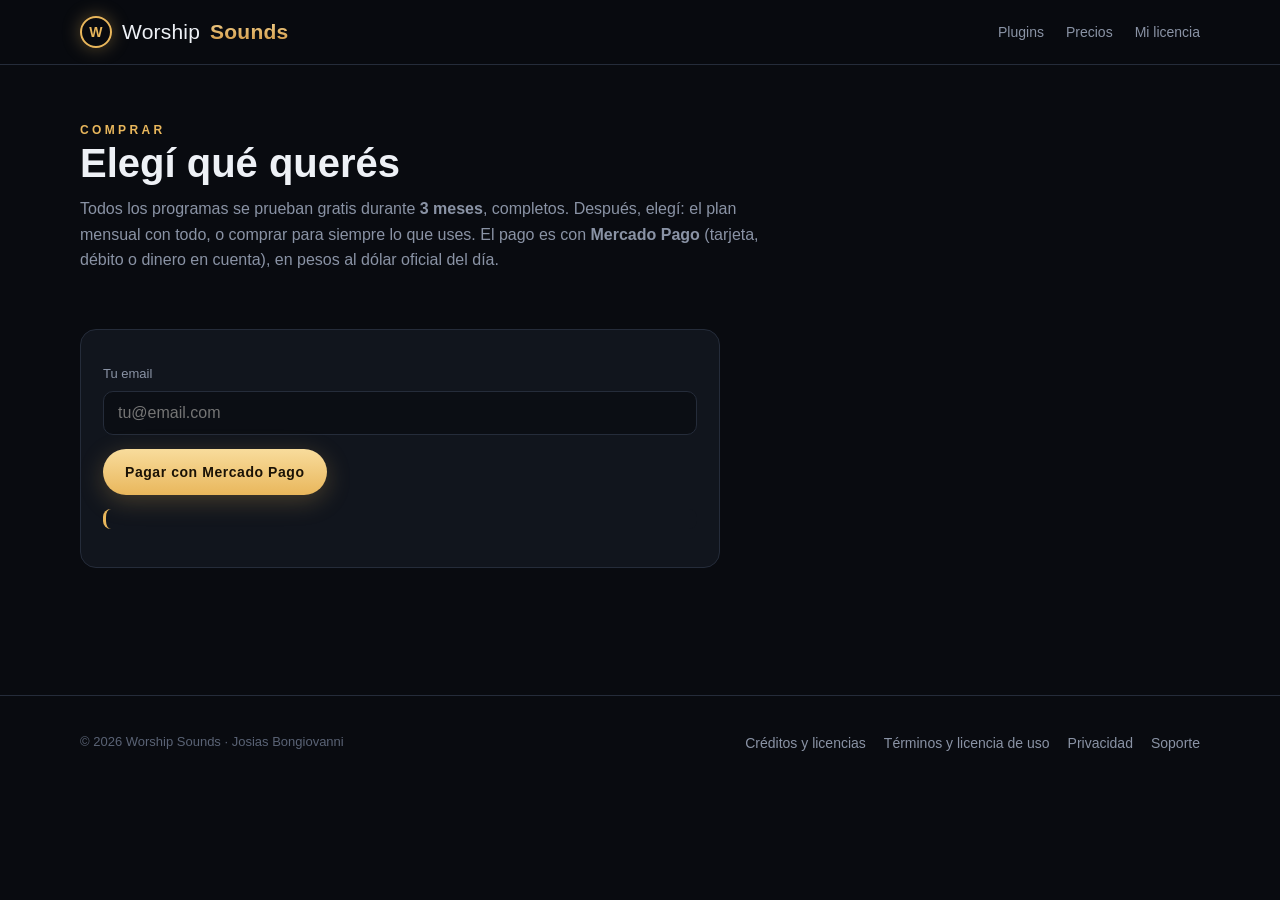
==== comprar.html @ 101ab5bb "Precios, prueba de 3 meses, comprar / gracias / mi licencia; tarjetas de Worship DAW, Vocal Tuner y " ====
<!doctype html>
<html lang="es">
<head>
  <meta charset="utf-8">
  <meta name="viewport" content="width=device-width, initial-scale=1">
  <title>Comprar · Worship Sounds</title>
  <meta name="robots" content="noindex">
  <link rel="stylesheet" href="style.css">
  <script src="licencias.js"></script>
</head>
<body>
<header>
  <div class="wrap">
    <a class="logo" href="index.html"><span class="mark">W</span>Worship<b>Sounds</b></a>
    <nav class="main"><a href="index.html#plugins">Plugins</a><a href="index.html#precios">Precios</a><a href="mi-licencia.html">Mi licencia</a></nav>
  </div>
</header>
<section class="shop">
  <div class="wrap">
    <div class="eyebrow">Comprar</div>
    <h1>Elegí qué querés</h1>
    <p class="lead">Todos los programas se prueban gratis durante <b>3 meses</b>, completos. Después, elegí: el plan mensual con todo, o comprar para siempre lo que uses. El pago es con <b>Mercado Pago</b> (tarjeta, débito o dinero en cuenta), en pesos al dólar oficial del día.</p>
    <div class="plans" id="plans"></div>
    <div class="form">
      <div id="chosen" style="font-weight:700;margin-bottom:12px"></div>
      <label for="email">Tu email</label>
      <input id="email" type="email" autocomplete="email" placeholder="tu@email.com">
      <a class="btn btn-gold" id="pay" href="#">Pagar con Mercado Pago</a>
      <div class="msg" id="msg"></div>
      <p class="note" id="note"></p>
    </div>
  </div>
</section>
<script>
let chosen = new URLSearchParams(location.search).get("p") || "all";
if (!WS_PRODUCTS.some((p) => p.id === chosen)) chosen = "all";
let ars = {};
function render() {
  const el = document.getElementById("plans");
  el.innerHTML = WS_PRODUCTS.map((p) => `
    <button class="plan ${p.id === "all" ? "big" : ""} ${p.id === chosen ? "sel" : ""}" data-id="${p.id}">
      <h3>${wsEsc(p.name)}</h3><p>${wsEsc(p.desc)}</p>
      <div class="amt">USD ${p.usd}${p.kind === "subscription" ? " / mes" : ""}<small>${ars[p.id] ? "≈ " + wsPesos(ars[p.id]) + (p.kind === "subscription" ? " por mes" : "") : (p.kind === "subscription" ? "" : "para siempre")}</small></div>
    </button>`).join("");
  el.querySelectorAll(".plan").forEach((b) => b.onclick = () => { chosen = b.dataset.id; history.replaceState(null, "", "?p=" + chosen); render(); });
  const p = WS_PRODUCTS.find((x) => x.id === chosen);
  document.getElementById("chosen").textContent = p.kind === "subscription"
    ? `Plan mensual · USD ${p.usd} por mes${ars[p.id] ? " (" + wsPesos(ars[p.id]) + ")" : ""}`
    : `${p.name} · USD ${p.usd} para siempre${ars[p.id] ? " (" + wsPesos(ars[p.id]) + ")" : ""}`;
  document.getElementById("note").innerHTML = p.kind === "subscription"
    ? "Usá el <b>mismo email de tu cuenta de Mercado Pago</b> (si no coincide, Mercado Pago rechaza la suscripción). Se cobra cada mes; el monto en pesos se ajusta al dólar oficial. La cancelás cuando quieras desde Mercado Pago y sigue andando hasta el final del mes pagado."
    : "Pago único. Después del pago te mostramos tu clave de licencia: la pegás en el programa (botón de la licencia, abajo a la izquierda). Sirve en 2 computadoras.";
}
render();
wsCall("license", { action: "prices" }).then((r) => {
  if (r.ok) { for (const p of r.products) if (p.ars) ars[p.id] = p.ars; render(); }
});
document.getElementById("pay").onclick = async (e) => {
  e.preventDefault();
  const msg = document.getElementById("msg");
  const email = document.getElementById("email").value.trim();
  if (!/^[^\s@]+@[^\s@]+\.[^\s@]{2,}$/.test(email)) { msg.className = "msg err"; msg.textContent = "Escribí un email válido."; return; }
  msg.className = "msg"; msg.textContent = "Preparando el pago…";
  const r = await wsCall("checkout", { product: chosen, email });
  if (r.ok && r.url) { msg.textContent = "Te llevamos a Mercado Pago…"; location.href = r.url; }
  else { msg.className = "msg err"; msg.textContent = r.message || "No se pudo preparar el pago. Probá de nuevo."; }
};
</script>
<footer>
  <div class="wrap">
    <div>© 2026 Worship Sounds · Josias Bongiovanni</div>
    <nav><a href="creditos.html">Créditos y licencias</a><a href="terminos.html">Términos y licencia de uso</a><a href="privacidad.html">Privacidad</a><a href="mailto:josiasbongiovanni@gmail.com">Soporte</a></nav>
  </div>
</footer>
</body>
</html>
---- style.css ----
:root {
  --bg: #090b10;
  --panel: #11151d;
  --panel-hi: #171c27;
  --edge: #252c3a;
  --text: #eef1f6;
  --dim: #8a93a5;
  --faint: #5a6375;
  --gold: #e9b75c;
  --gold-hi: #f8dc9c;
  --green: #5fe0a8;
  --radius: 16px;
  --max: 1160px;
}

* { box-sizing: border-box; margin: 0; padding: 0; }
html { scroll-behavior: smooth; }
body {
  background: var(--bg);
  color: var(--text);
  font: 16px/1.6 -apple-system, BlinkMacSystemFont, "Segoe UI", Inter, Roboto, sans-serif;
  -webkit-font-smoothing: antialiased;
}
img { max-width: 100%; display: block; }
a { color: inherit; text-decoration: none; }
.wrap { max-width: var(--max); margin: 0 auto; padding: 0 20px; }

/* ---------- header ---------- */
header {
  position: sticky; top: 0; z-index: 10;
  background: rgba(9, 11, 16, 0.85);
  backdrop-filter: blur(12px);
  border-bottom: 1px solid var(--edge);
}
header .wrap { display: flex; align-items: center; justify-content: space-between; height: 64px; gap: 16px; }
.logo { display: flex; align-items: center; gap: 10px; font-size: 21px; letter-spacing: 0.01em; }
.logo b { background: linear-gradient(180deg, var(--gold-hi), #c98a33); -webkit-background-clip: text; background-clip: text; color: transparent; }
.logo .mark {
  width: 32px; height: 32px; border-radius: 50%;
  border: 2px solid var(--gold); display: grid; place-items: center;
  color: var(--gold); font-weight: 800; font-size: 14px;
  box-shadow: 0 0 18px rgba(233, 183, 92, 0.35);
}
nav { display: flex; gap: 22px; font-size: 14px; color: var(--dim); }
nav a:hover { color: var(--text); }

/* ---------- buttons ---------- */
.btn {
  display: inline-flex; align-items: center; gap: 8px;
  padding: 12px 22px; border-radius: 999px; font-weight: 700; font-size: 14px;
  letter-spacing: 0.04em; transition: transform .15s ease, box-shadow .15s ease;
}
.btn:hover { transform: translateY(-1px); }
.btn-gold { background: linear-gradient(180deg, var(--gold-hi), var(--gold)); color: #1a1206; box-shadow: 0 6px 24px rgba(233, 183, 92, 0.25); }
.btn-ghost { border: 1px solid var(--edge); color: var(--text); background: var(--panel); }
.btn-small { padding: 9px 16px; font-size: 13px; }
.dl { display: flex; gap: 8px; }

/* ---------- hero ---------- */
.hero { position: relative; padding: 92px 0 72px; overflow: hidden; }
.hero::before {
  content: ""; position: absolute; inset: -20% -10% auto; height: 620px;
  background: radial-gradient(closest-side, rgba(233, 183, 92, 0.18), transparent 70%),
              radial-gradient(closest-side at 80% 40%, rgba(111, 166, 255, 0.12), transparent 70%);
  pointer-events: none;
}
.hero .wrap { position: relative; display: grid; grid-template-columns: 1.05fr 1fr; gap: 48px; align-items: center; }
.eyebrow { color: var(--gold); font-size: 12px; font-weight: 800; letter-spacing: 0.28em; text-transform: uppercase; }
.hero h1 { font-size: clamp(34px, 5vw, 56px); line-height: 1.08; margin: 14px 0 18px; letter-spacing: -0.02em; }
.hero h1 em { font-style: normal; background: linear-gradient(180deg, var(--gold-hi), #c98a33); -webkit-background-clip: text; background-clip: text; color: transparent; }
.hero p.lead { color: var(--dim); font-size: 18px; max-width: 520px; }
.hero .cta { display: flex; gap: 12px; margin-top: 28px; flex-wrap: wrap; }
.hero-shot { border-radius: var(--radius); border: 1px solid var(--edge); box-shadow: 0 30px 80px rgba(0, 0, 0, 0.6); transform: perspective(1400px) rotateY(-8deg) rotateX(2deg); }
.badges { display: flex; gap: 18px; margin-top: 28px; color: var(--faint); font-size: 13px; flex-wrap: wrap; }
.badges span::before { content: "✓ "; color: var(--green); }

/* ---------- sections ---------- */
section { padding: 72px 0; border-top: 1px solid rgba(37, 44, 58, 0.6); }
.section-head { max-width: 640px; margin-bottom: 36px; }
.section-head h2 { font-size: clamp(26px, 3.5vw, 36px); line-height: 1.15; margin: 10px 0 10px; letter-spacing: -0.01em; }
.section-head p { color: var(--dim); }

/* ---------- plugin cards ---------- */
.grid { display: grid; grid-template-columns: repeat(3, 1fr); gap: 22px; }
.card {
  background: linear-gradient(180deg, var(--panel-hi), var(--panel));
  border: 1px solid var(--edge); border-radius: var(--radius); overflow: hidden;
  display: flex; flex-direction: column;
}
.card img { aspect-ratio: 16 / 10; object-fit: cover; object-position: top left; border-bottom: 1px solid var(--edge); }
.card .body { padding: 20px 20px 22px; display: flex; flex-direction: column; gap: 10px; flex: 1; }
.card h3 { font-size: 20px; }
.card p { color: var(--dim); font-size: 14.5px; flex: 1; }
.card .row { display: flex; align-items: center; justify-content: space-between; gap: 12px; margin-top: 6px; }
.price { font-weight: 800; font-size: 18px; }
.price small { color: var(--faint); font-weight: 600; font-size: 12px; }
.tag { font-size: 11px; font-weight: 800; letter-spacing: 0.12em; padding: 4px 10px; border-radius: 999px; text-transform: uppercase; align-self: flex-start; }
.tag.ok { background: rgba(95, 224, 168, 0.12); color: var(--green); }
.tag.soon { background: rgba(233, 183, 92, 0.12); color: var(--gold); }
.card.soon img { filter: saturate(0.7) brightness(0.75); }
ul.feat { list-style: none; color: var(--dim); font-size: 13.5px; display: grid; gap: 4px; }
ul.feat li::before { content: "• "; color: var(--gold); }

/* ---------- bundle ---------- */
.bundle {
  display: grid; grid-template-columns: 1.3fr 1fr; gap: 28px; align-items: center;
  padding: 34px; border-radius: 22px; border: 1px solid rgba(233, 183, 92, 0.35);
  background: radial-gradient(circle at 15% 20%, rgba(233, 183, 92, 0.14), transparent 55%), var(--panel);
}
.bundle h3 { font-size: 26px; margin-bottom: 8px; }
.bundle p { color: var(--dim); }
.bundle .price { font-size: 30px; }

/* ---------- free libraries ---------- */
.libs { display: grid; grid-template-columns: repeat(2, 1fr); gap: 16px; }
.lib { display: flex; justify-content: space-between; align-items: center; gap: 16px; padding: 18px 20px; border-radius: 14px; background: var(--panel); border: 1px solid var(--edge); }
.lib h4 { font-size: 16px; }
.lib p { color: var(--dim); font-size: 13px; }
.lib .meta { color: var(--faint); font-size: 12px; margin-top: 2px; }

/* ---------- faq ---------- */
details { background: var(--panel); border: 1px solid var(--edge); border-radius: 12px; padding: 16px 20px; margin-bottom: 10px; }
summary { cursor: pointer; font-weight: 700; }
details p { color: var(--dim); margin-top: 10px; font-size: 15px; }

/* ---------- footer ---------- */
footer { border-top: 1px solid var(--edge); padding: 36px 0 48px; color: var(--faint); font-size: 13px; }
footer .wrap { display: flex; justify-content: space-between; gap: 20px; flex-wrap: wrap; }
footer a:hover { color: var(--text); }
footer nav { gap: 18px; }

/* ---------- simple pages ---------- */
.page { padding: 56px 0 80px; max-width: 800px; }
.page h1 { font-size: 34px; margin-bottom: 18px; }
.page h2 { font-size: 20px; margin: 28px 0 8px; }
.page p, .page li { color: var(--dim); }
.page ul { padding-left: 20px; }
.note { border-left: 3px solid var(--gold); padding: 10px 16px; background: var(--panel); border-radius: 8px; color: var(--dim); margin: 16px 0; }

/* ---------- responsive ---------- */
@media (max-width: 900px) {
  .hero .wrap, .bundle { grid-template-columns: 1fr; }
  .hero-shot { transform: none; }
  .grid { grid-template-columns: 1fr 1fr; }
  .libs { grid-template-columns: 1fr; }
  nav.main { display: none; }
}
@media (max-width: 600px) {
  .grid { grid-template-columns: 1fr; }
  .hero { padding-top: 56px; }
  .bundle { padding: 22px; }
  .lib { flex-direction: column; align-items: flex-start; }
}

/* ---------- compras y licencias ---------- */
.shop { padding: 56px 0 80px; min-height: 70vh; border-top: none; }
.shop h1 { font-size: clamp(28px, 4vw, 40px); line-height: 1.15; margin-bottom: 10px; }
.shop .lead { color: var(--dim); max-width: 720px; margin-bottom: 28px; }
.plans { display: grid; grid-template-columns: repeat(auto-fill, minmax(250px, 1fr)); gap: 14px; margin-bottom: 28px; }
.plan { background: var(--panel); border: 1px solid var(--edge); border-radius: var(--radius); padding: 18px; cursor: pointer; text-align: left; color: var(--text); font: inherit; transition: border-color .15s ease, transform .15s ease; }
.plan:hover { transform: translateY(-1px); }
.plan.sel { border-color: var(--gold); box-shadow: 0 0 0 1px var(--gold) inset; }
.plan.big { grid-column: 1 / -1; background: linear-gradient(135deg, #1a1710, var(--panel)); }
.plan h3 { font-size: 17px; margin-bottom: 4px; }
.plan p { color: var(--dim); font-size: 13.5px; margin-bottom: 10px; }
.plan .amt { font-size: 22px; font-weight: 800; color: var(--gold-hi); }
.plan .amt small { font-size: 13px; color: var(--dim); font-weight: 500; margin-left: 6px; }
.form { background: var(--panel); border: 1px solid var(--edge); border-radius: var(--radius); padding: 22px; max-width: 640px; }
.form label { display: block; font-size: 13px; color: var(--dim); margin-bottom: 6px; }
.form input { width: 100%; padding: 12px 14px; border-radius: 10px; border: 1px solid var(--edge); background: #0b0e14; color: var(--text); font-size: 16px; margin-bottom: 14px; }
.form input:focus { outline: none; border-color: var(--gold); }
.note { font-size: 13px; color: var(--faint); margin-top: 12px; }
.msg { margin-top: 14px; font-size: 14px; }
.msg.err { color: #ff9a7a; }
.msg.ok { color: var(--green); }
.keybox { font: 700 clamp(20px, 3.5vw, 30px)/1.2 ui-monospace, Menlo, monospace; letter-spacing: 0.06em; color: var(--gold-hi); background: #0b0e14; border: 1px dashed var(--gold); border-radius: 12px; padding: 18px; text-align: center; margin: 16px 0; word-break: break-all; }
.machines { margin-top: 16px; display: grid; gap: 10px; }
.machine { display: flex; justify-content: space-between; align-items: center; gap: 12px; background: #0b0e14; border: 1px solid var(--edge); border-radius: 12px; padding: 12px 14px; font-size: 14px; }
.machine small { color: var(--faint); display: block; }
.steps { color: var(--dim); font-size: 14.5px; padding-left: 20px; margin-top: 12px; }
.steps li { margin-bottom: 6px; }

.daw-head { aspect-ratio: 1400 / 906; display: flex; align-items: center; justify-content: center; gap: 18px;
  background: radial-gradient(circle at 30% 30%, #2a2214, #0d1016 70%); border-bottom: 1px solid var(--edge); }
.daw-head .mark { width: 72px; height: 72px; border-radius: 50%; border: 3px solid var(--gold); display: grid; place-items: center;
  color: var(--gold); font-weight: 800; font-size: 32px; box-shadow: 0 0 40px rgba(233, 183, 92, 0.35); }
.daw-head b { display: block; font-size: 30px; background: linear-gradient(180deg, var(--gold-hi), #c98a33); -webkit-background-clip: text; background-clip: text; color: transparent; }
.daw-head small { color: var(--dim); font-size: 14px; letter-spacing: 0.08em; }
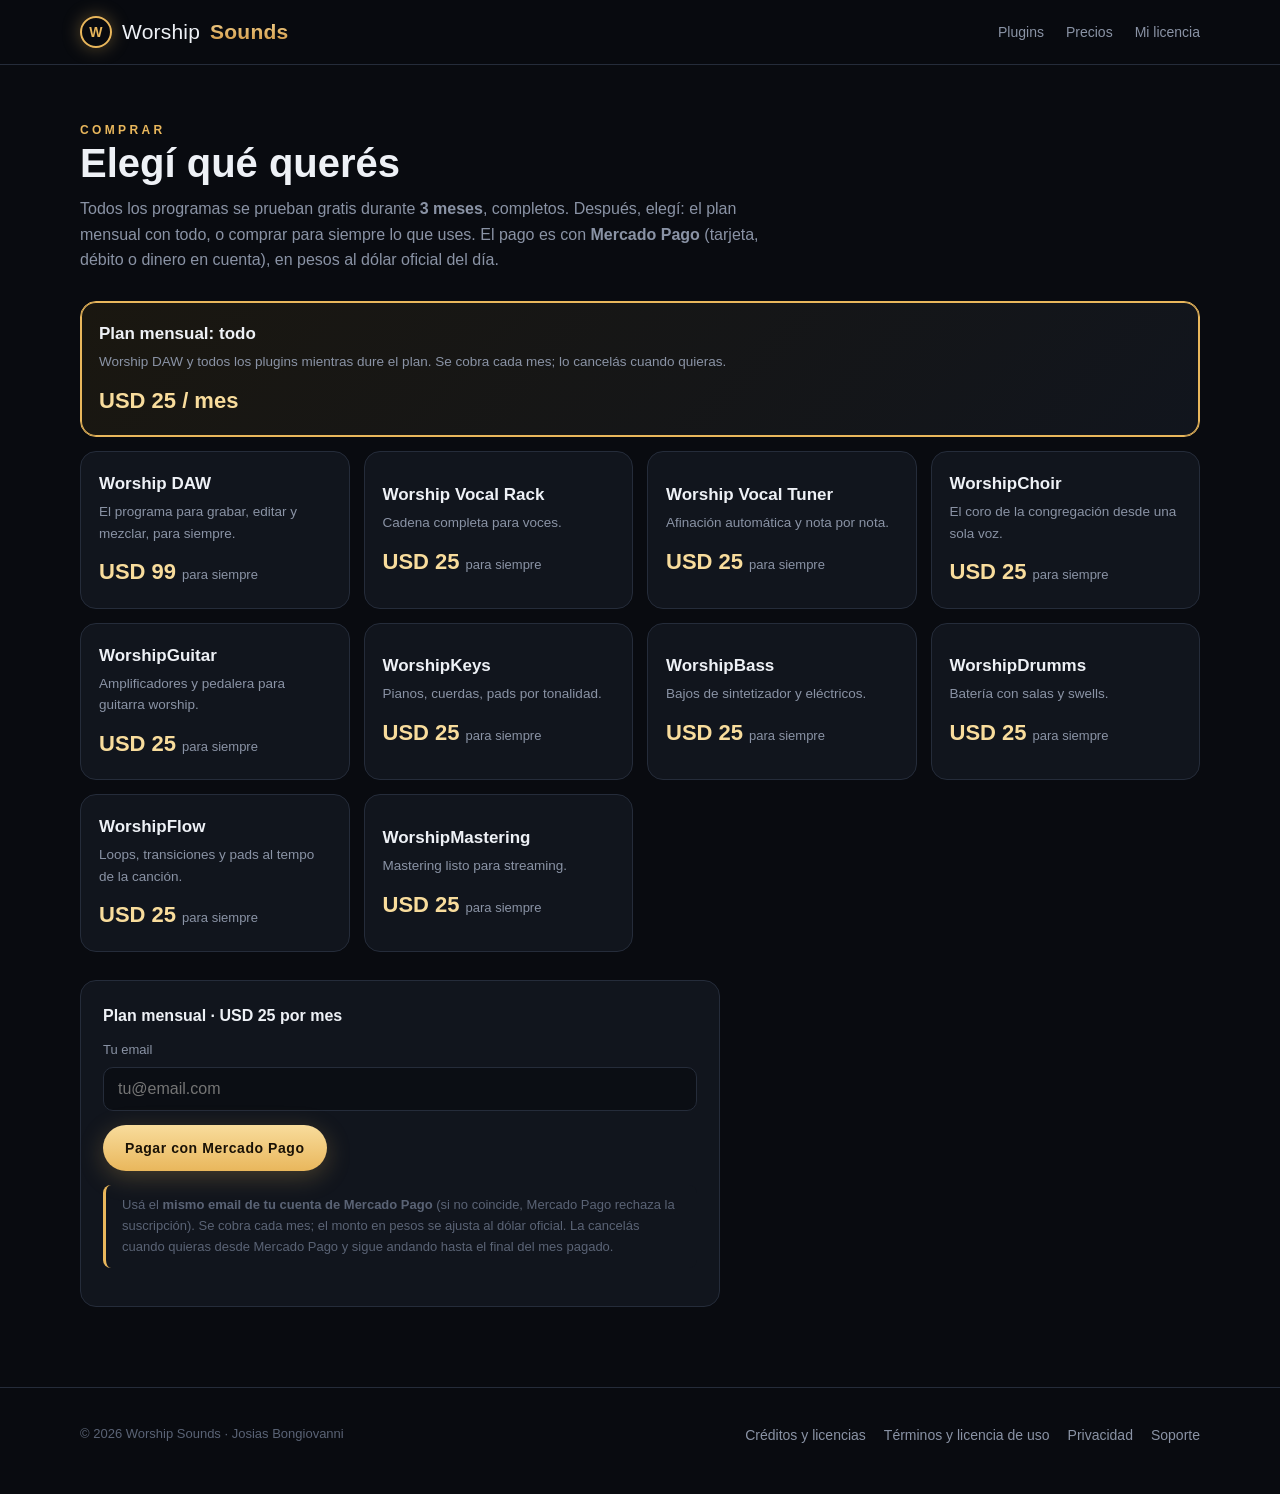
==== commit e0b8ca75: "Páginas de compra: licencias.js con versión (evita la copia vieja en caché) Co-Authored-By: Claude O" ====
--- a/comprar.html
+++ b/comprar.html
@@ -6,7 +6,7 @@
   <title>Comprar · Worship Sounds</title>
   <meta name="robots" content="noindex">
   <link rel="stylesheet" href="style.css">
-  <script src="licencias.js"></script>
+  <script src="licencias.js?v=2"></script>
 </head>
 <body>
 <header>
